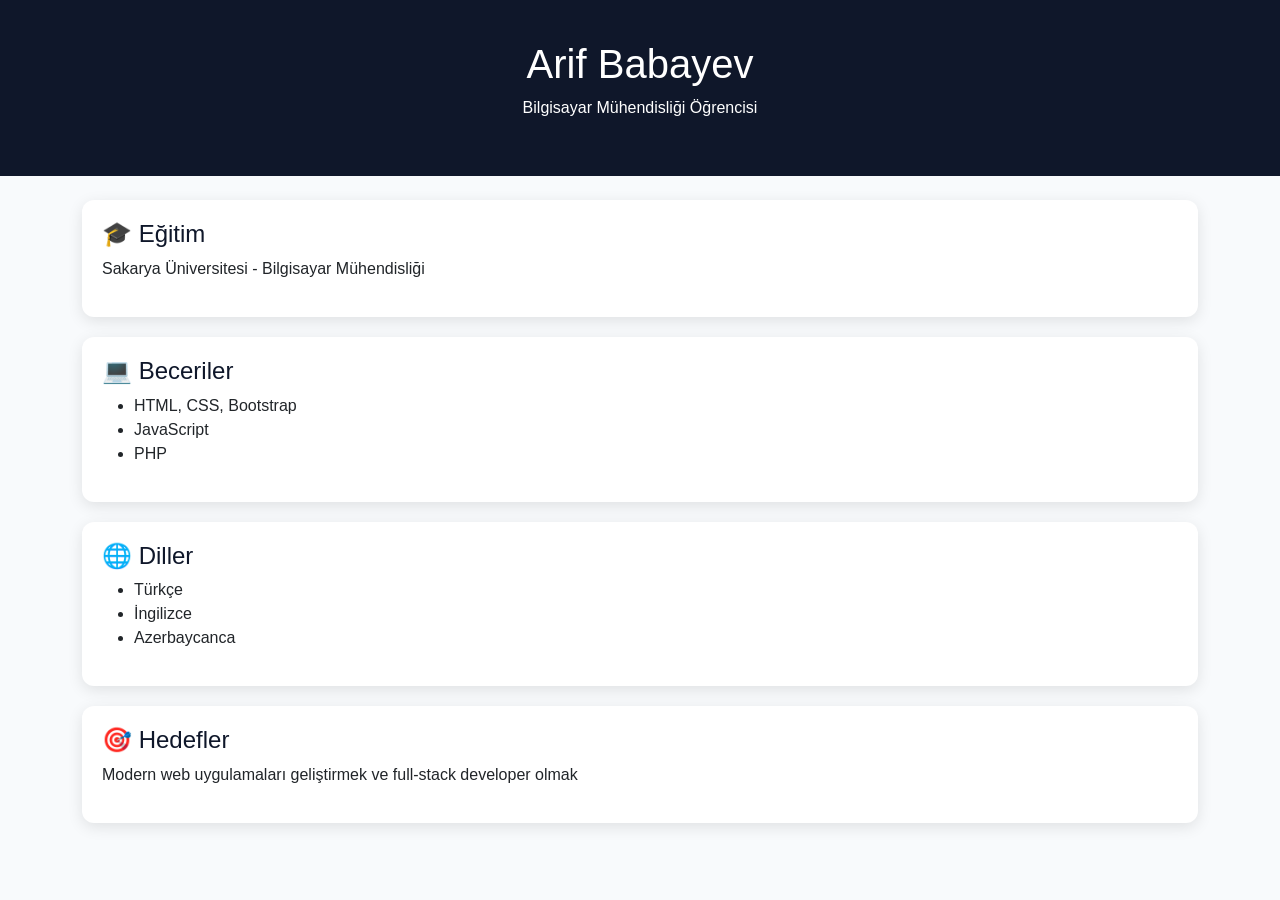
==== cv.html @ b0766c8f "ilk yukleme" ====
<!DOCTYPE html>
<html lang="tr">
<head>
<meta charset="UTF-8">
<meta name="viewport" content="width=device-width, initial-scale=1">

<title>CV</title>

<link href="https://cdn.jsdelivr.net/npm/bootstrap@5.3.2/dist/css/bootstrap.min.css" rel="stylesheet">

<style>
body{
background:#f8fafc;
font-family:Arial;
}

.header{
background:#0f172a;
color:white;
padding:40px;
text-align:center;
}

.section{
background:white;
padding:20px;
border-radius:12px;
box-shadow:0 4px 15px rgba(0,0,0,0.1);
margin-bottom:20px;
}

h4{
color:#0f172a;
}
</style>

</head>

<body>

<div class="header">
<h1>Arif Babayev</h1>
<p>Bilgisayar Mühendisliği Öğrencisi</p>
</div>

<div class="container mt-4">

<div class="section">
<h4>🎓 Eğitim</h4>
<p>Sakarya Üniversitesi - Bilgisayar Mühendisliği</p>
</div>

<div class="section">
<h4>💻 Beceriler</h4>
<ul>
<li>HTML, CSS, Bootstrap</li>
<li>JavaScript</li>
<li>PHP</li>
</ul>
</div>

<div class="section">
<h4>🌐 Diller</h4>
<ul>
<li>Türkçe</li>
<li>İngilizce</li>
<li>Azerbaycanca</li>
</ul>
</div>

<div class="section">
<h4>🎯 Hedefler</h4>
<p>Modern web uygulamaları geliştirmek ve full-stack developer olmak</p>
</div>

</div>

</body>
</html>
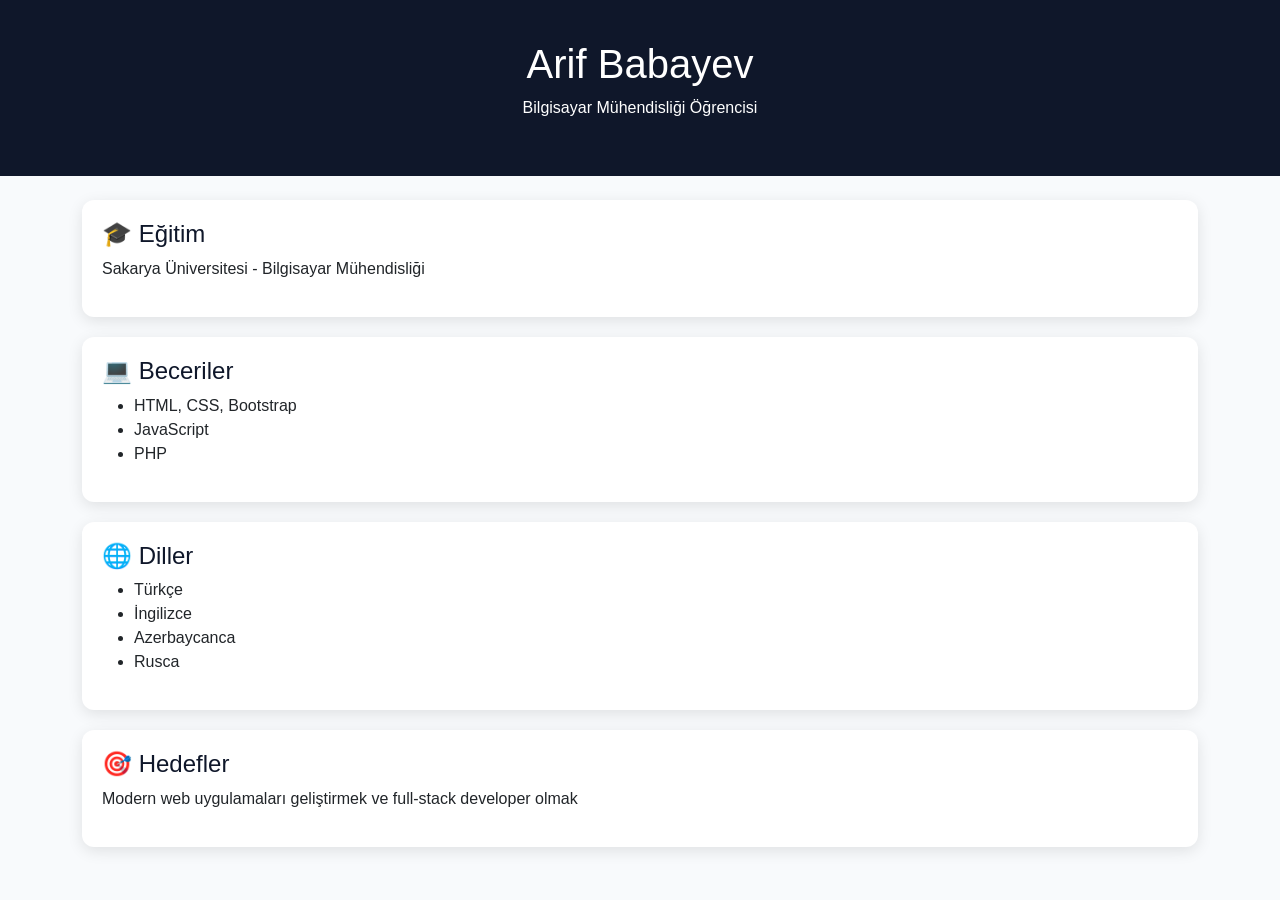
==== commit 8ad141f2: "index duzenlendi" ====
--- a/cv.html
+++ b/cv.html
@@ -65,6 +65,7 @@
 <li>Türkçe</li>
 <li>İngilizce</li>
 <li>Azerbaycanca</li>
+<li>Rusca</li>
 </ul>
 </div>
 
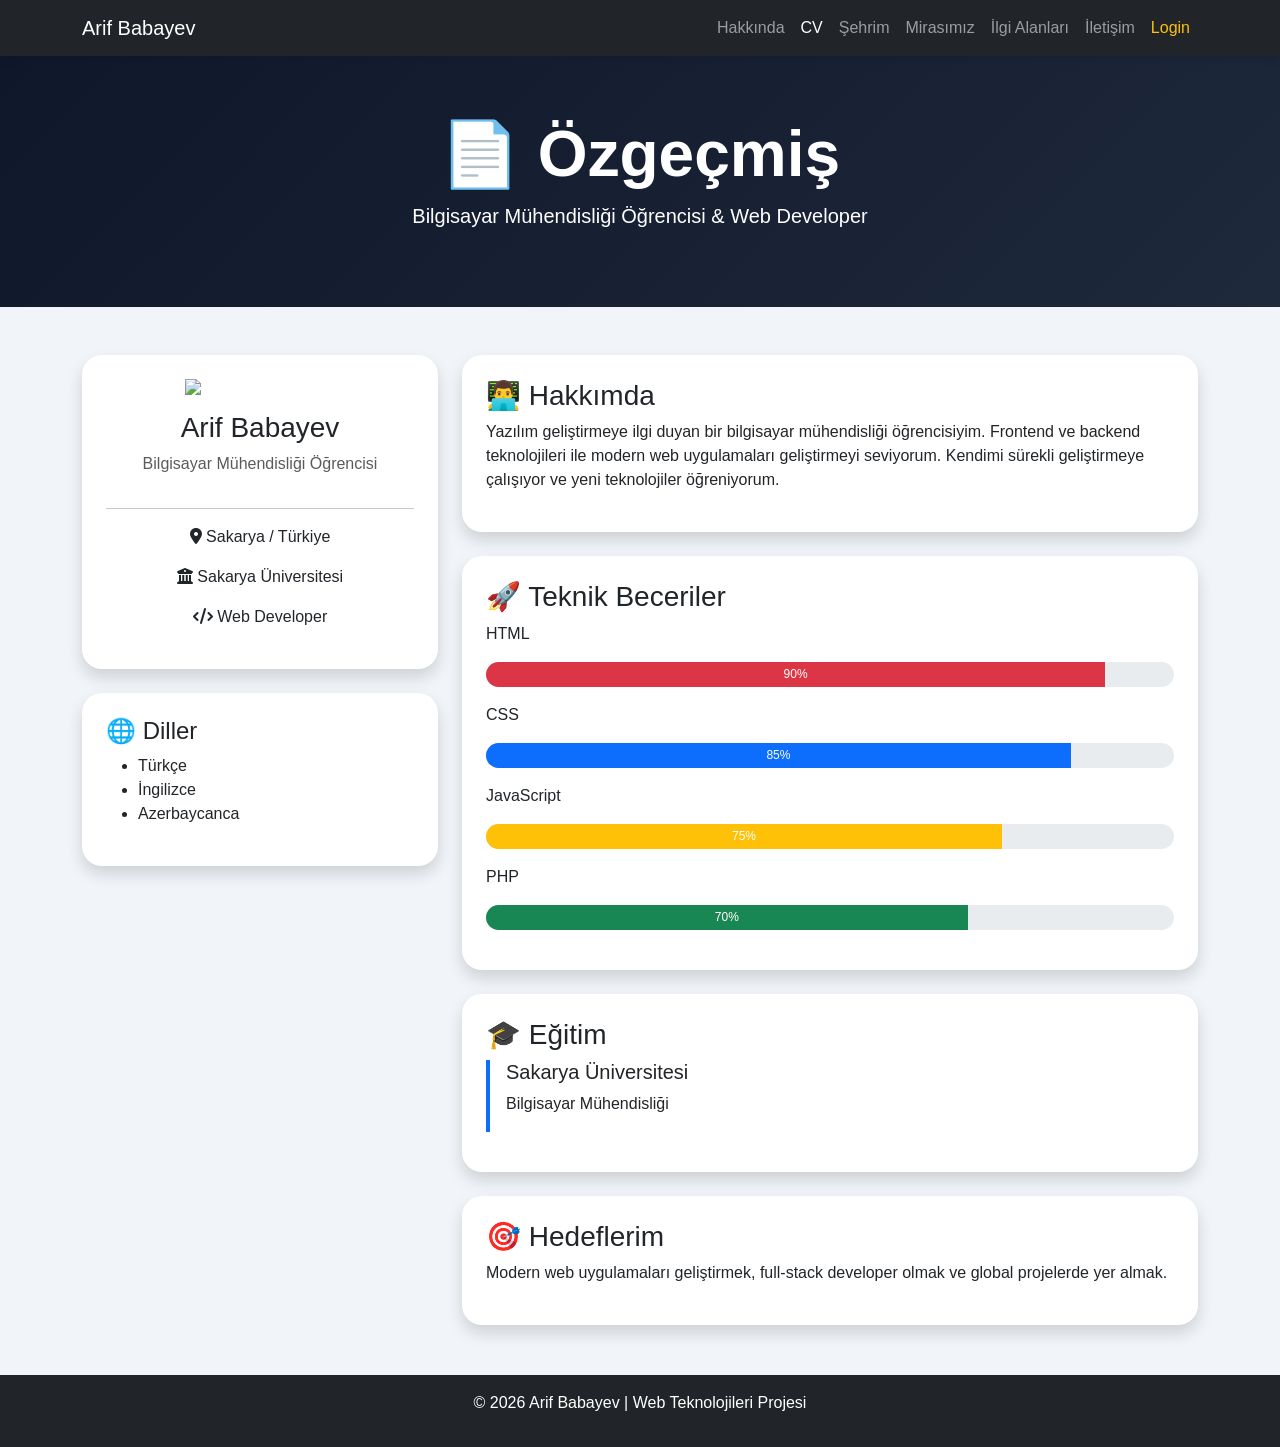
==== commit 7c4ffae8: "cv update" ====
--- a/cv.html
+++ b/cv.html
@@ -1,5 +1,6 @@
 <!DOCTYPE html>
 <html lang="tr">
+
 <head>
 <meta charset="UTF-8">
 <meta name="viewport" content="width=device-width, initial-scale=1">
@@ -8,73 +9,287 @@
 
 <link href="https://cdn.jsdelivr.net/npm/bootstrap@5.3.2/dist/css/bootstrap.min.css" rel="stylesheet">
 
+<link rel="stylesheet"
+href="https://cdnjs.cloudflare.com/ajax/libs/font-awesome/6.5.1/css/all.min.css">
+
 <style>
+
 body{
-background:#f8fafc;
+background:#f1f5f9;
 font-family:Arial;
 }
 
-.header{
-background:#0f172a;
+.navbar{
+box-shadow:0 4px 10px rgba(0,0,0,0.1);
+}
+
+.hero{
+background:linear-gradient(135deg,#0f172a,#1e293b);
 color:white;
-padding:40px;
+padding:60px;
 text-align:center;
 }
 
-.section{
-background:white;
-padding:20px;
-border-radius:12px;
-box-shadow:0 4px 15px rgba(0,0,0,0.1);
-margin-bottom:20px;
-}
-
-h4{
-color:#0f172a;
-}
+.card{
+border:none;
+border-radius:20px;
+transition:0.4s;
+overflow:hidden;
+}
+
+.card:hover{
+transform:translateY(-8px);
+box-shadow:0 15px 30px rgba(0,0,0,0.2);
+}
+
+.progress{
+height:25px;
+border-radius:20px;
+}
+
+footer{
+margin-top:50px;
+}
+
 </style>
 
 </head>
 
 <body>
 
-<div class="header">
-<h1>Arif Babayev</h1>
-<p>Bilgisayar Mühendisliği Öğrencisi</p>
-</div>
-
-<div class="container mt-4">
-
-<div class="section">
-<h4>🎓 Eğitim</h4>
-<p>Sakarya Üniversitesi - Bilgisayar Mühendisliği</p>
-</div>
-
-<div class="section">
-<h4>💻 Beceriler</h4>
-<ul>
-<li>HTML, CSS, Bootstrap</li>
-<li>JavaScript</li>
-<li>PHP</li>
+<!-- NAVBAR -->
+
+<nav class="navbar navbar-expand-lg navbar-dark bg-dark">
+
+<div class="container">
+
+<a class="navbar-brand" href="index.html">
+Arif Babayev
+</a>
+
+<button class="navbar-toggler"
+data-bs-toggle="collapse"
+data-bs-target="#menu">
+
+<span class="navbar-toggler-icon"></span>
+
+</button>
+
+<div class="collapse navbar-collapse" id="menu">
+
+<ul class="navbar-nav ms-auto">
+
+<li class="nav-item">
+<a class="nav-link" href="index.html">Hakkında</a>
+</li>
+
+<li class="nav-item">
+<a class="nav-link active" href="cv.html">CV</a>
+</li>
+
+<li class="nav-item">
+<a class="nav-link" href="sehrim.html">Şehrim</a>
+</li>
+
+<li class="nav-item">
+<a class="nav-link" href="mirasimiz.html">Mirasımız</a>
+</li>
+
+<li class="nav-item">
+<a class="nav-link" href="ilgi.html">İlgi Alanları</a>
+</li>
+
+<li class="nav-item">
+<a class="nav-link" href="iletisim.html">İletişim</a>
+</li>
+
+<li class="nav-item">
+<a class="nav-link text-warning" href="login.html">Login</a>
+</li>
+
 </ul>
-</div>
-
-<div class="section">
+
+</div>
+
+</div>
+
+</nav>
+
+<!-- HERO -->
+
+<div class="hero">
+
+<h1 class="display-3 fw-bold">
+📄 Özgeçmiş
+</h1>
+
+<p class="lead">
+Bilgisayar Mühendisliği Öğrencisi & Web Developer
+</p>
+
+</div>
+
+<!-- CONTENT -->
+
+<div class="container mt-5">
+
+<div class="row">
+
+<!-- LEFT -->
+
+<div class="col-md-4">
+
+<div class="card shadow p-4 text-center mb-4">
+
+<img
+src="https://cdn-icons-png.flaticon.com/512/3135/3135715.png"
+width="150"
+class="mx-auto mb-3">
+
+<h3>Arif Babayev</h3>
+
+<p class="text-muted">
+Bilgisayar Mühendisliği Öğrencisi
+</p>
+
+<hr>
+
+<p><i class="fa-solid fa-location-dot"></i> Sakarya / Türkiye</p>
+
+<p><i class="fa-solid fa-building-columns"></i> Sakarya Üniversitesi</p>
+
+<p><i class="fa-solid fa-code"></i> Web Developer</p>
+
+</div>
+
+<div class="card shadow p-4">
+
 <h4>🌐 Diller</h4>
+
 <ul>
 <li>Türkçe</li>
 <li>İngilizce</li>
 <li>Azerbaycanca</li>
-<li>Rusca</li>
 </ul>
-</div>
-
-<div class="section">
-<h4>🎯 Hedefler</h4>
-<p>Modern web uygulamaları geliştirmek ve full-stack developer olmak</p>
-</div>
-
-</div>
+
+</div>
+
+</div>
+
+<!-- RIGHT -->
+
+<div class="col-md-8">
+
+<div class="card shadow p-4 mb-4">
+
+<h3>👨‍💻 Hakkımda</h3>
+
+<p>
+Yazılım geliştirmeye ilgi duyan bir bilgisayar mühendisliği öğrencisiyim.
+Frontend ve backend teknolojileri ile modern web uygulamaları geliştirmeyi seviyorum.
+Kendimi sürekli geliştirmeye çalışıyor ve yeni teknolojiler öğreniyorum.
+</p>
+
+</div>
+
+<!-- SKILLS -->
+
+<div class="card shadow p-4 mb-4">
+
+<h3>🚀 Teknik Beceriler</h3>
+
+<p>HTML</p>
+
+<div class="progress mb-3">
+
+<div class="progress-bar bg-danger"
+style="width:90%">
+90%
+</div>
+
+</div>
+
+<p>CSS</p>
+
+<div class="progress mb-3">
+
+<div class="progress-bar bg-primary"
+style="width:85%">
+85%
+</div>
+
+</div>
+
+<p>JavaScript</p>
+
+<div class="progress mb-3">
+
+<div class="progress-bar bg-warning"
+style="width:75%">
+75%
+</div>
+
+</div>
+
+<p>PHP</p>
+
+<div class="progress mb-3">
+
+<div class="progress-bar bg-success"
+style="width:70%">
+70%
+</div>
+
+</div>
+
+</div>
+
+<!-- EDUCATION -->
+
+<div class="card shadow p-4 mb-4">
+
+<h3>🎓 Eğitim</h3>
+
+<div class="border-start border-4 border-primary ps-3 mb-3">
+
+<h5>Sakarya Üniversitesi</h5>
+
+<p>Bilgisayar Mühendisliği</p>
+
+</div>
+
+</div>
+
+<!-- GOALS -->
+
+<div class="card shadow p-4">
+
+<h3>🎯 Hedeflerim</h3>
+
+<p>
+Modern web uygulamaları geliştirmek,
+full-stack developer olmak ve global projelerde yer almak.
+</p>
+
+</div>
+
+</div>
+
+</div>
+
+</div>
+
+<!-- FOOTER -->
+
+<footer class="bg-dark text-white text-center p-3">
+
+<p>
+© 2026 Arif Babayev | Web Teknolojileri Projesi
+</p>
+
+</footer>
+
+<script src="https://cdn.jsdelivr.net/npm/bootstrap@5.3.2/dist/js/bootstrap.bundle.min.js"></script>
 
 </body>
 </html>
